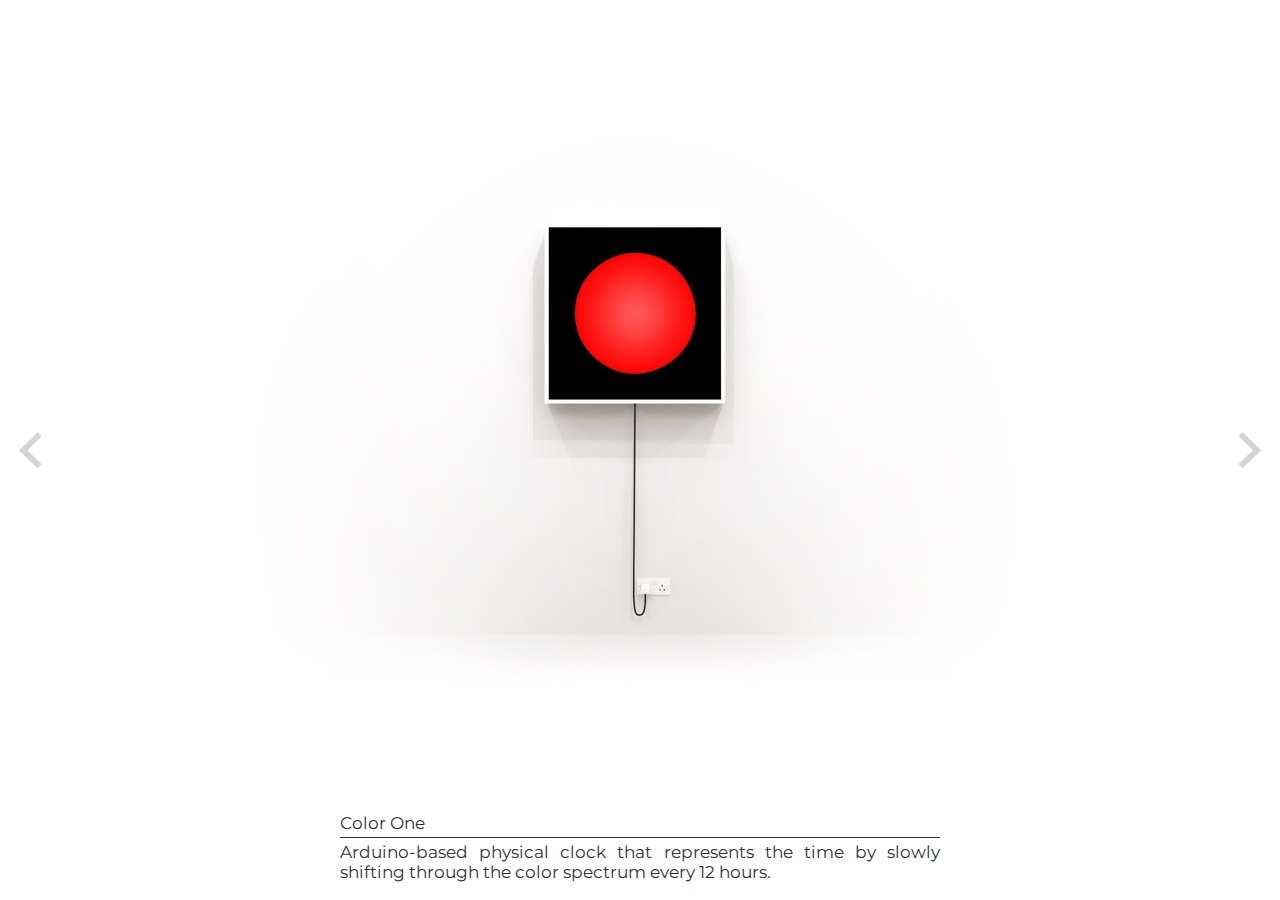
==== index.html @ 41d9c36e "Animation tweaked" ====
<!DOCTYPE html>
<html lang='en' dir='ltr'>
  <head>
    <meta charset='utf-8'>
    <link rel='shortcut icon' type='image/x-icon' href='./images/favicon.ico' />
    <title>colorOne</title>
    <link rel='stylesheet' href='css/style.css'>
    <link href='https://fonts.googleapis.com/css?family=Montserrat' rel='stylesheet'>
    <script src='http://ajax.googleapis.com/ajax/libs/jquery/3.3.1/jquery.min.js'></script>
    <script type='text/javascript' src='scripts/main.js'></script>
  </head>
  <body>
    <div class='leftCol'>
      <a href='index.html'>
        <img class='navArrow' src='./images/arrowGrey100.png' alt='navigate back button'>
      </a>
    </div>
    <div class='centerCol'>
      <section class='top'>
        <div class='center'>
          <img src='./images/colorOne-background.jpg'>
          <div class='colorFade'>
            <div><img src='./images/colorOne-00.png'></div>
            <div><img src='./images/colorOne-01.png'></div>
            <div><img src='./images/colorOne-02.png'></div>
            <div><img src='./images/colorOne-03.png'></div>
            <div><img src='./images/colorOne-04.png'></div>
            <div><img src='./images/colorOne-05.png'></div>
            <div><img src='./images/colorOne-06.png'></div>
            <div><img src='./images/colorOne-07.png'></div>
            <div><img src='./images/colorOne-08.png'></div>
            <div><img src='./images/colorOne-09.png'></div>
            <div><img src='./images/colorOne-10.png'></div>
            <div><img src='./images/colorOne-11.png'></div>
          </div>
          <div class='timeFade hidden'>
            <div><img src='./images/colorOne-00t.png'></div>
            <div><img src='./images/colorOne-01t.png'></div>
            <div><img src='./images/colorOne-02t.png'></div>
            <div><img src='./images/colorOne-03t.png'></div>
            <div><img src='./images/colorOne-04t.png'></div>
            <div><img src='./images/colorOne-05t.png'></div>
            <div><img src='./images/colorOne-06t.png'></div>
            <div><img src='./images/colorOne-07t.png'></div>
            <div><img src='./images/colorOne-08t.png'></div>
            <div><img src='./images/colorOne-09t.png'></div>
            <div><img src='./images/colorOne-10t.png'></div>
            <div><img src='./images/colorOne-11t.png'></div>
            <div><img src='./images/colorOne-12t.png'></div>
            <div><img src='./images/colorOne-13t.png'></div>
            <div><img src='./images/colorOne-14t.png'></div>
            <div><img src='./images/colorOne-15t.png'></div>
            <div><img src='./images/colorOne-16t.png'></div>
            <div><img src='./images/colorOne-17t.png'></div>
            <div><img src='./images/colorOne-18t.png'></div>
            <div><img src='./images/colorOne-19t.png'></div>
            <div><img src='./images/colorOne-20t.png'></div>
            <div><img src='./images/colorOne-21t.png'></div>
            <div><img src='./images/colorOne-22t.png'></div>
            <div><img src='./images/colorOne-23t.png'></div>
          </div>
        </div>
      </section>
      <section class='bottom'>
        <div class='description'>
          <div class='descriptionHeader'>Color One</div>
          <div class='descriptionText'>Arduino-based physical clock that represents the time by slowly shifting through the color spectrum every 12 hours.</div>
        </div>
      </section>
    </div>
    <div class='rightCol'>
      <a href='index.html'>
        <img class='navArrow' src='./images/arrowGrey100.png' alt='navigate back button'>
      </a>
    </div>
  </body>
</html>
---- css/style.css ----
.detailsBody {
  display: flex;
  flex-direction: column;
  justify-content: center;
  align-items: center; }

.detailsBottom {
  display: flex;
  flex-direction: column;
  justify-content: center;
  align-items: center; }

.top {
  border: 0px solid green; }

.explodeWrapper {
  width: 940px;
  height: 550px;
  border: 0px solid cyan;
  text-align: center;
  position: relative; }
  .explodeWrapper img {
    border: 0px solild red;
    position: absolute;
    top: 0;
    left: 0;
    width: 100%;
    height: 100%; }

.leftCol, .rightCol {
  width: 5vw;
  height: 100vh;
  border: 0px solid lime;
  display: flex;
  flex-direction: row;
  justify-content: center;
  align-items: center;
  border: 0px solid magenta; }

.leftCol a {
  -ms-transform: rotate(-90deg);
  /* IE 9 */
  -webkit-transform: rotate(-90deg);
  /* Safari */
  transform: rotate(-90deg);
  /* Standard syntax */ }

.rightCol a {
  -ms-transform: rotate(90deg);
  /* IE 9 */
  -webkit-transform: rotate(90deg);
  /* Safari */
  transform: rotate(90deg);
  /* Standard syntax */ }

.navArrow {
  height: 2.5vh;
  border: 0px solid cyan;
  opacity: 0.95;
  transition-timing-function: ease-in;
  -webkit-transition: opacity 2s;
  /* For Safari 3.1 to 6.0 */
  transition: opacity 2s; }
  .navArrow:hover {
    opacity: 0.4;
    transition-timing-function: ease-out;
    -webkit-transition: opacity .2s;
    /* For Safari 3.1 to 6.0 */
    transition: opacity .2s; }

* {
  margin: 0px;
  padding: 0px;
  box-sizing: border-box;
  user-select: none;
  font-family: 'Montserrat', sans-serif; }

body {
  height: 100vh;
  width: 100vw;
  border: 0px solid blue;
  background-color: white;
  overflow: hidden;
  display: flex;
  flex-direction: row;
  justify-content: center;
  align-items: center; }

.centerCol {
  width: 90vw;
  height: 100vh;
  display: flex;
  flex-direction: column;
  justify-content: center;
  align-items: center;
  border: 0px solid lime; }

.top {
  width: 90vw;
  height: 100%;
  display: flex;
  flex-direction: column;
  justify-content: center;
  align-items: center;
  border: 0px solid red; }

.center {
  width: 940px;
  height: 550px;
  border: 0px solid cyan;
  text-align: center;
  position: relative; }
  .center img {
    position: absolute;
    top: 0;
    left: 0;
    width: 100%;
    height: 100%;
    cursor: pointer; }
  .center .hidden {
    display: none; }

.bottom {
  padding-bottom: 2vh;
  max-width: 600px;
  display: flex;
  flex-direction: column;
  justify-content: center;
  align-items: center;
  border: 0px solid green;
  color: #333;
  font-family: 'Montserrat', monospace; }
  .bottom .description {
    border: 0px solid pink;
    font-size: 17px;
    text-align: justify; }
    .bottom .description .descriptionHeader {
      border: 0px solid pink;
      border-bottom: 1px solid #333;
      padding-bottom: .25em; }
    .bottom .description .descriptionText {
      padding-top: .25em;
      border: 0px solid pink; }

.text {
  width: 50vw;
  border: 0px solid pink;
  font-size: 17px;
  text-align: justify; }

/*# sourceMappingURL=style.css.map */
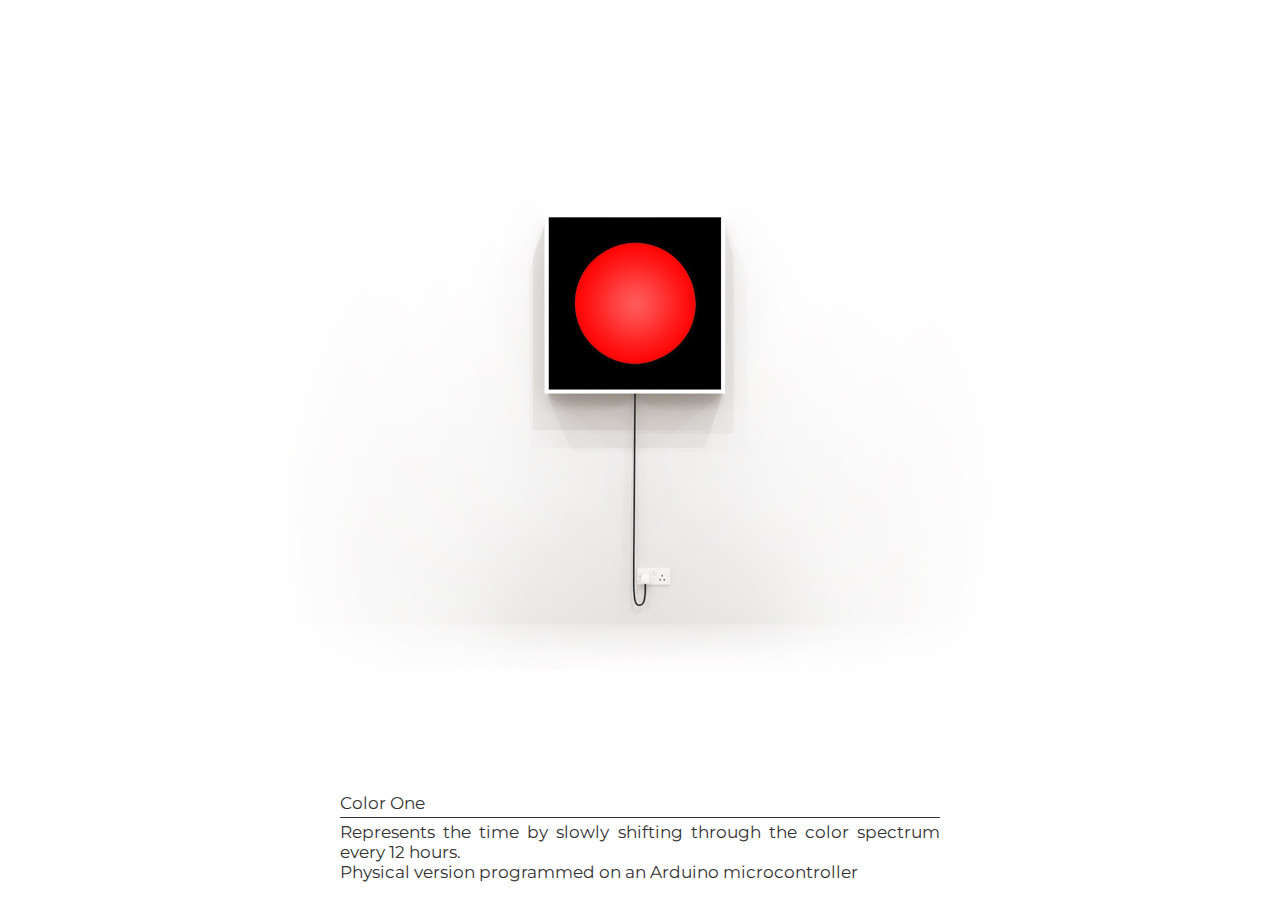
==== commit b7db8627: "tweaks" ====
--- a/index.html
+++ b/index.html
@@ -11,9 +11,9 @@
   </head>
   <body>
     <div class='leftCol'>
-      <a href='index.html'>
+      <!-- <a href='index.html'>
         <img class='navArrow' src='./images/arrowGrey100.png' alt='navigate back button'>
-      </a>
+      </a> -->
     </div>
     <div class='centerCol'>
       <section class='top'>
@@ -64,14 +64,14 @@
       <section class='bottom'>
         <div class='description'>
           <div class='descriptionHeader'>Color One</div>
-          <div class='descriptionText'>Arduino-based physical clock that represents the time by slowly shifting through the color spectrum every 12 hours.</div>
+          <div class='descriptionText'>Represents the time by slowly shifting through the color spectrum every 12 hours.<p>Physical version programmed on an Arduino microcontroller</p></div>
         </div>
       </section>
     </div>
     <div class='rightCol'>
-      <a href='index.html'>
+      <!-- <a href='index.html'>
         <img class='navArrow' src='./images/arrowGrey100.png' alt='navigate back button'>
-      </a>
+      </a> -->
     </div>
   </body>
 </html>
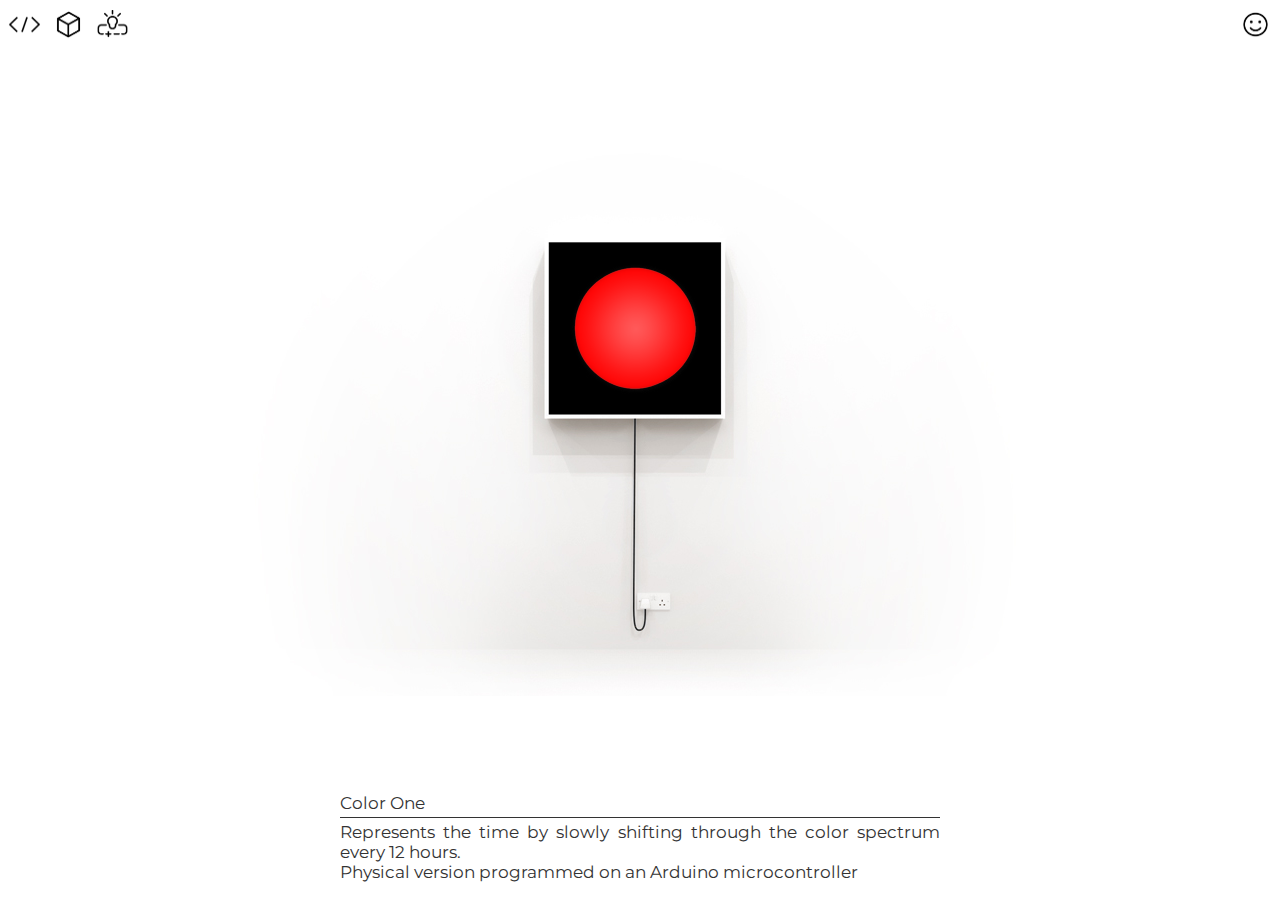
==== commit 43943c51: "Nav added" ====
--- a/index.html
+++ b/index.html
@@ -3,75 +3,85 @@
   <head>
     <meta charset='utf-8'>
     <link rel='shortcut icon' type='image/x-icon' href='./images/favicon.ico' />
-    <title>colorOne</title>
+    <title>orjon.com : Color One</title>
     <link rel='stylesheet' href='css/style.css'>
     <link href='https://fonts.googleapis.com/css?family=Montserrat' rel='stylesheet'>
     <script src='http://ajax.googleapis.com/ajax/libs/jquery/3.3.1/jquery.min.js'></script>
     <script type='text/javascript' src='scripts/main.js'></script>
   </head>
   <body>
-    <div class='leftCol'>
-      <!-- <a href='index.html'>
-        <img class='navArrow' src='./images/arrowGrey100.png' alt='navigate back button'>
-      </a> -->
+    <div id='screenContainer'>
+      <nav>
+        <div class='leftSide'>
+          <a href='../code.html'><img class='navIcon code' src='./images/nav/navCode.png'></a>
+          <a href='../design.html'><img class='navIcon design' src='./images/nav/navDesign.png'></a>
+          <a href='../electronics.html'><img class='navIcon electronics' src='./images/nav/navElectronics.png'></a>
+        </div>
+        <div class='rightSide'>
+          <a href='../orjon.html'><img class='navIcon face' src='./images/nav/navFace.png'></a>
+        </div>
+        <div class='navText'></div>
+      </nav>
+
+      <div id='content'>
+        <section class='top'>
+          <div class='center'>
+            <img src='./images/colorOne-background.jpg'>
+            <div class='colorFade'>
+              <div><img src='./images/colorOne-00.png'></div>
+              <div><img src='./images/colorOne-01.png'></div>
+              <div><img src='./images/colorOne-02.png'></div>
+              <div><img src='./images/colorOne-03.png'></div>
+              <div><img src='./images/colorOne-04.png'></div>
+              <div><img src='./images/colorOne-05.png'></div>
+              <div><img src='./images/colorOne-06.png'></div>
+              <div><img src='./images/colorOne-07.png'></div>
+              <div><img src='./images/colorOne-08.png'></div>
+              <div><img src='./images/colorOne-09.png'></div>
+              <div><img src='./images/colorOne-10.png'></div>
+              <div><img src='./images/colorOne-11.png'></div>
+            </div>
+            <div class='timeFade hidden'>
+              <div><img src='./images/colorOne-00t.png'></div>
+              <div><img src='./images/colorOne-01t.png'></div>
+              <div><img src='./images/colorOne-02t.png'></div>
+              <div><img src='./images/colorOne-03t.png'></div>
+              <div><img src='./images/colorOne-04t.png'></div>
+              <div><img src='./images/colorOne-05t.png'></div>
+              <div><img src='./images/colorOne-06t.png'></div>
+              <div><img src='./images/colorOne-07t.png'></div>
+              <div><img src='./images/colorOne-08t.png'></div>
+              <div><img src='./images/colorOne-09t.png'></div>
+              <div><img src='./images/colorOne-10t.png'></div>
+              <div><img src='./images/colorOne-11t.png'></div>
+              <div><img src='./images/colorOne-12t.png'></div>
+              <div><img src='./images/colorOne-13t.png'></div>
+              <div><img src='./images/colorOne-14t.png'></div>
+              <div><img src='./images/colorOne-15t.png'></div>
+              <div><img src='./images/colorOne-16t.png'></div>
+              <div><img src='./images/colorOne-17t.png'></div>
+              <div><img src='./images/colorOne-18t.png'></div>
+              <div><img src='./images/colorOne-19t.png'></div>
+              <div><img src='./images/colorOne-20t.png'></div>
+              <div><img src='./images/colorOne-21t.png'></div>
+              <div><img src='./images/colorOne-22t.png'></div>
+              <div><img src='./images/colorOne-23t.png'></div>
+            </div>
+          </div>
+        </section>
+        <section class='bottom'>
+          <div class='description'>
+            <div class='descriptionHeader'>Color One</div>
+            <div class='descriptionText'>Represents the time by slowly shifting through the color spectrum every 12 hours.<p>Physical version programmed on an Arduino microcontroller</p></div>
+          </div>
+        </section>
+      </div>
     </div>
-    <div class='centerCol'>
-      <section class='top'>
-        <div class='center'>
-          <img src='./images/colorOne-background.jpg'>
-          <div class='colorFade'>
-            <div><img src='./images/colorOne-00.png'></div>
-            <div><img src='./images/colorOne-01.png'></div>
-            <div><img src='./images/colorOne-02.png'></div>
-            <div><img src='./images/colorOne-03.png'></div>
-            <div><img src='./images/colorOne-04.png'></div>
-            <div><img src='./images/colorOne-05.png'></div>
-            <div><img src='./images/colorOne-06.png'></div>
-            <div><img src='./images/colorOne-07.png'></div>
-            <div><img src='./images/colorOne-08.png'></div>
-            <div><img src='./images/colorOne-09.png'></div>
-            <div><img src='./images/colorOne-10.png'></div>
-            <div><img src='./images/colorOne-11.png'></div>
-          </div>
-          <div class='timeFade hidden'>
-            <div><img src='./images/colorOne-00t.png'></div>
-            <div><img src='./images/colorOne-01t.png'></div>
-            <div><img src='./images/colorOne-02t.png'></div>
-            <div><img src='./images/colorOne-03t.png'></div>
-            <div><img src='./images/colorOne-04t.png'></div>
-            <div><img src='./images/colorOne-05t.png'></div>
-            <div><img src='./images/colorOne-06t.png'></div>
-            <div><img src='./images/colorOne-07t.png'></div>
-            <div><img src='./images/colorOne-08t.png'></div>
-            <div><img src='./images/colorOne-09t.png'></div>
-            <div><img src='./images/colorOne-10t.png'></div>
-            <div><img src='./images/colorOne-11t.png'></div>
-            <div><img src='./images/colorOne-12t.png'></div>
-            <div><img src='./images/colorOne-13t.png'></div>
-            <div><img src='./images/colorOne-14t.png'></div>
-            <div><img src='./images/colorOne-15t.png'></div>
-            <div><img src='./images/colorOne-16t.png'></div>
-            <div><img src='./images/colorOne-17t.png'></div>
-            <div><img src='./images/colorOne-18t.png'></div>
-            <div><img src='./images/colorOne-19t.png'></div>
-            <div><img src='./images/colorOne-20t.png'></div>
-            <div><img src='./images/colorOne-21t.png'></div>
-            <div><img src='./images/colorOne-22t.png'></div>
-            <div><img src='./images/colorOne-23t.png'></div>
-          </div>
-        </div>
-      </section>
-      <section class='bottom'>
-        <div class='description'>
-          <div class='descriptionHeader'>Color One</div>
-          <div class='descriptionText'>Represents the time by slowly shifting through the color spectrum every 12 hours.<p>Physical version programmed on an Arduino microcontroller</p></div>
-        </div>
-      </section>
-    </div>
-    <div class='rightCol'>
-      <!-- <a href='index.html'>
-        <img class='navArrow' src='./images/arrowGrey100.png' alt='navigate back button'>
-      </a> -->
-    </div>
+
+    <!-- <div class='navArrows'>
+      <a href='./index.html'><img class='navArrow left' src='./images/nav/navArrowLeft.png'></a>
+      <a href='./index.html'><img class='navArrow right' src='./images/nav/navArrowRight.png'></a>
+    </div> -->
+
   </body>
 </html>
--- a/css/style.css
+++ b/css/style.css
@@ -27,46 +27,100 @@
     width: 100%;
     height: 100%; }
 
-.leftCol, .rightCol {
-  width: 5vw;
-  height: 100vh;
-  border: 0px solid lime;
+nav {
   display: flex;
   flex-direction: row;
-  justify-content: center;
-  align-items: center;
-  border: 0px solid magenta; }
-
-.leftCol a {
-  -ms-transform: rotate(-90deg);
-  /* IE 9 */
-  -webkit-transform: rotate(-90deg);
-  /* Safari */
-  transform: rotate(-90deg);
-  /* Standard syntax */ }
-
-.rightCol a {
-  -ms-transform: rotate(90deg);
-  /* IE 9 */
-  -webkit-transform: rotate(90deg);
-  /* Safari */
-  transform: rotate(90deg);
-  /* Standard syntax */ }
-
-.navArrow {
-  height: 2.5vh;
+  justify-content: space-between;
+  width: 100%;
+  padding-top: 5px;
+  padding-bottom: 5px;
+  padding-left: 5px;
+  padding-right: 5px;
+  font-size: var(--fontSizeHello);
+  color: black;
+  background-color: white; }
+  nav a {
+    display: flex;
+    flex-direction: column;
+    justify-content: center;
+    align-items: center;
+    border: 0px solid red;
+    width: 35px;
+    height: 29px; }
+  @media (pointer: fine) {
+    nav a {
+      width: 39px;
+      height: 39px;
+      border-radius: 50%;
+      border: 2px solid rgba(0, 0, 0, 0); }
+      nav a:hover {
+        background-color: black;
+        border: 2px solid black; }
+        nav a:hover img {
+          filter: invert(1); } }
+  nav .leftSide {
+    display: flex;
+    flex-direction: row;
+    justify-content: flex-start;
+    width: 100%;
+    border: 0px solid black; }
+    nav .leftSide a {
+      margin-right: 5px; }
+  nav .rightSide {
+    display: flex;
+    flex-direction: row;
+    justify-content: flex-end;
+    border: 0px solid black; }
+  nav .navIcon {
+    width: 35px;
+    height: 29px;
+    border: 0px solid orange; }
+  nav #hello {
+    position: fixed;
+    transform: translate(-50%, -50%);
+    top: 50%;
+    left: 50%;
+    color: #EEE;
+    text-shadow: 00px 0px 4px  white; }
+  nav .navText {
+    position: absolute;
+    top: 50%;
+    left: 50%;
+    transform: translate(-50%, -50%);
+    border: 0px solid magenta; }
+  nav .hidden {
+    display: none; }
+
+@media (pointer: fine) {
+  nav {
+    padding-top: 5px;
+    padding-bottom: 5px;
+    padding-left: 5px;
+    padding-right: 5px; } }
+.navArrows .navArrow {
+  height: 5vh;
   border: 0px solid cyan;
   opacity: 0.95;
   transition-timing-function: ease-in;
   -webkit-transition: opacity 2s;
   /* For Safari 3.1 to 6.0 */
   transition: opacity 2s; }
-  .navArrow:hover {
+  .navArrows .navArrow:hover {
     opacity: 0.4;
     transition-timing-function: ease-out;
     -webkit-transition: opacity .2s;
     /* For Safari 3.1 to 6.0 */
     transition: opacity .2s; }
+.navArrows .left {
+  position: fixed;
+  top: 50%;
+  left: 50px;
+  transform: translate(0%, -50%); }
+.navArrows .right {
+  position: fixed;
+  top: 50%;
+  right: 50px;
+  transform: translate(0%, -50%); }
 
 * {
   margin: 0px;
@@ -78,7 +132,6 @@
 body {
   height: 100vh;
   width: 100vw;
-  border: 0px solid blue;
   background-color: white;
   overflow: hidden;
   display: flex;
@@ -86,14 +139,23 @@
   justify-content: center;
   align-items: center; }
 
-.centerCol {
-  width: 90vw;
-  height: 100vh;
-  display: flex;
-  flex-direction: column;
-  justify-content: center;
-  align-items: center;
-  border: 0px solid lime; }
+#screenContainer {
+  width: 100%;
+  height: 100%;
+  display: flex;
+  flex-direction: column;
+  justify-content: center;
+  align-items: center; }
+  #screenContainer nav {
+    border: 0px solid blue; }
+  #screenContainer #content {
+    width: 100%;
+    height: 100%;
+    display: flex;
+    flex-direction: column;
+    justify-content: center;
+    align-items: center;
+    border: 0px solid blue; }
 
 .top {
   width: 90vw;
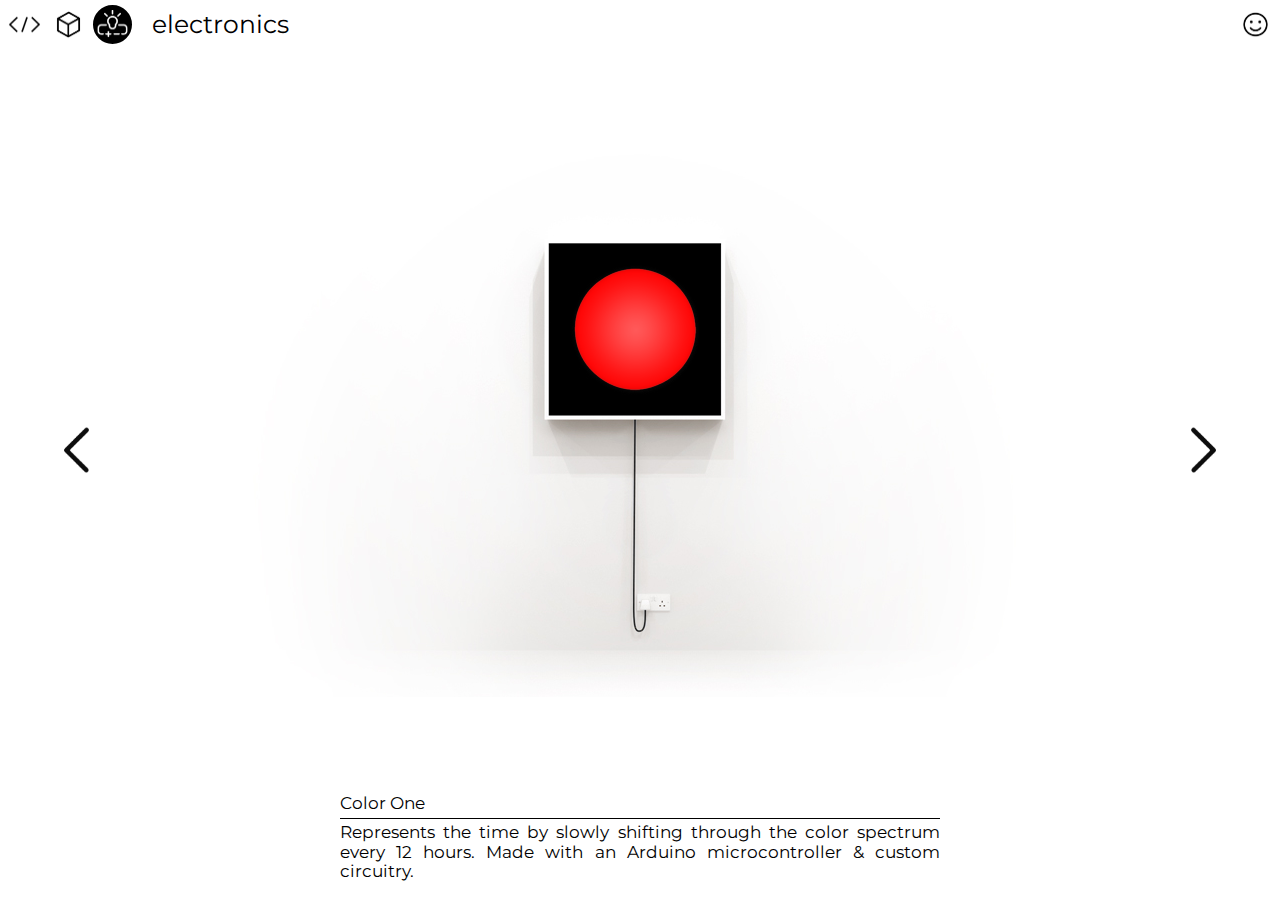
==== commit 02740772: "navRebuild" ====
--- a/index.html
+++ b/index.html
@@ -4,6 +4,7 @@
     <meta charset='utf-8'>
     <link rel='shortcut icon' type='image/x-icon' href='./images/favicon.ico' />
     <title>orjon.com : Color One</title>
+    <link rel="stylesheet" href="css/normalize.css">
     <link rel='stylesheet' href='css/style.css'>
     <link href='https://fonts.googleapis.com/css?family=Montserrat' rel='stylesheet'>
     <script src='http://ajax.googleapis.com/ajax/libs/jquery/3.3.1/jquery.min.js'></script>
@@ -15,12 +16,12 @@
         <div class='leftSide'>
           <a href='../code.html'><img class='navIcon code' src='./images/nav/navCode.png'></a>
           <a href='../design.html'><img class='navIcon design' src='./images/nav/navDesign.png'></a>
-          <a href='../electronics.html'><img class='navIcon electronics' src='./images/nav/navElectronics.png'></a>
+          <a href='../electronics.html' class='current'><img class='navIcon electronics' src='./images/nav/navElectronics.png'></a>
+          <div class='navText'>electronics</div>
         </div>
         <div class='rightSide'>
           <a href='../orjon.html'><img class='navIcon face' src='./images/nav/navFace.png'></a>
         </div>
-        <div class='navText'></div>
       </nav>
 
       <div id='content'>
@@ -72,16 +73,16 @@
         <section class='bottom'>
           <div class='description'>
             <div class='descriptionHeader'>Color One</div>
-            <div class='descriptionText'>Represents the time by slowly shifting through the color spectrum every 12 hours.<p>Physical version programmed on an Arduino microcontroller</p></div>
+            <div class='descriptionText'>Represents the time by slowly shifting through the color spectrum every 12 hours. Made with an Arduino microcontroller & custom circuitry.</div>
           </div>
         </section>
       </div>
     </div>
 
-    <!-- <div class='navArrows'>
-      <a href='./index.html'><img class='navArrow left' src='./images/nav/navArrowLeft.png'></a>
-      <a href='./index.html'><img class='navArrow right' src='./images/nav/navArrowRight.png'></a>
-    </div> -->
+    <div class='navArrows'>
+      <a href='http://www.orjon.com/colortwo/index.html'><img class='navArrow left' src='./images/nav/navArrowLeft.png'></a>
+      <a href='http://www.orjon.com/timeframe/index.html'><img class='navArrow right' src='./images/nav/navArrowRight.png'></a>
+    </div>
 
   </body>
 </html>
--- a/css/style.css
+++ b/css/style.css
@@ -45,8 +45,39 @@
     justify-content: center;
     align-items: center;
     border: 0px solid red;
-    width: 35px;
-    height: 29px; }
+    width: 29px;
+    height: 29px;
+    border-radius: 50%; }
+  nav .current {
+    background-color: black;
+    border: 2px solid black; }
+    nav .current img {
+      filter: invert(1); }
+  nav .leftSide {
+    display: flex;
+    flex-direction: row;
+    justify-content: flex-start;
+    align-items: center;
+    width: 100%;
+    border: 0px solid black; }
+    nav .leftSide a {
+      margin-right: 5px; }
+  nav .rightSide {
+    display: flex;
+    flex-direction: row;
+    justify-content: flex-end;
+    border: 0px solid black; }
+  nav .navIcon {
+    width: 28px;
+    height: 23px;
+    border: 0px solid orange; }
+  nav .navText {
+    padding-left: 5px;
+    vertical-align: center;
+    font-size: 17px;
+    border: 0px solid magenta; }
+  nav .hidden {
+    display: none; }
   @media (pointer: fine) {
     nav a {
       width: 39px;
@@ -57,46 +88,15 @@
         background-color: black;
         border: 2px solid black; }
         nav a:hover img {
-          filter: invert(1); } }
-  nav .leftSide {
-    display: flex;
-    flex-direction: row;
-    justify-content: flex-start;
-    width: 100%;
-    border: 0px solid black; }
-    nav .leftSide a {
-      margin-right: 5px; }
-  nav .rightSide {
-    display: flex;
-    flex-direction: row;
-    justify-content: flex-end;
-    border: 0px solid black; }
-  nav .navIcon {
-    width: 35px;
-    height: 29px;
-    border: 0px solid orange; }
-  nav #hello {
-    position: fixed;
-    transform: translate(-50%, -50%);
-    top: 50%;
-    left: 50%;
-    color: #EEE;
-    text-shadow: 00px 0px 4px  white; }
-  nav .navText {
-    position: absolute;
-    top: 50%;
-    left: 50%;
-    transform: translate(-50%, -50%);
-    border: 0px solid magenta; }
-  nav .hidden {
-    display: none; }
-
-@media (pointer: fine) {
-  nav {
-    padding-top: 5px;
-    padding-bottom: 5px;
-    padding-left: 5px;
-    padding-right: 5px; } }
+          filter: invert(1); }
+    nav .navIcon {
+      width: 35px;
+      height: 29px;
+      border: 0px solid orange; }
+    nav .navText {
+      padding-left: 15px;
+      font-size: 25px; } }
+
 .navArrows .navArrow {
   height: 5vh;
   border: 0px solid cyan;
@@ -114,14 +114,17 @@
 .navArrows .left {
   position: fixed;
   top: 50%;
-  left: 50px;
+  left: 5%;
   transform: translate(0%, -50%); }
 .navArrows .right {
   position: fixed;
   top: 50%;
-  right: 50px;
+  right: 5%;
   transform: translate(0%, -50%); }
 
+@media (min-width: 1200px) {
+  .navArrow {
+    display: block; } }
 * {
   margin: 0px;
   padding: 0px;
@@ -190,7 +193,7 @@
   justify-content: center;
   align-items: center;
   border: 0px solid green;
-  color: #333;
+  color: black;
   font-family: 'Montserrat', monospace; }
   .bottom .description {
     border: 0px solid pink;
@@ -198,7 +201,7 @@
     text-align: justify; }
     .bottom .description .descriptionHeader {
       border: 0px solid pink;
-      border-bottom: 1px solid #333;
+      border-bottom: 1px solid black;
       padding-bottom: .25em; }
     .bottom .description .descriptionText {
       padding-top: .25em;
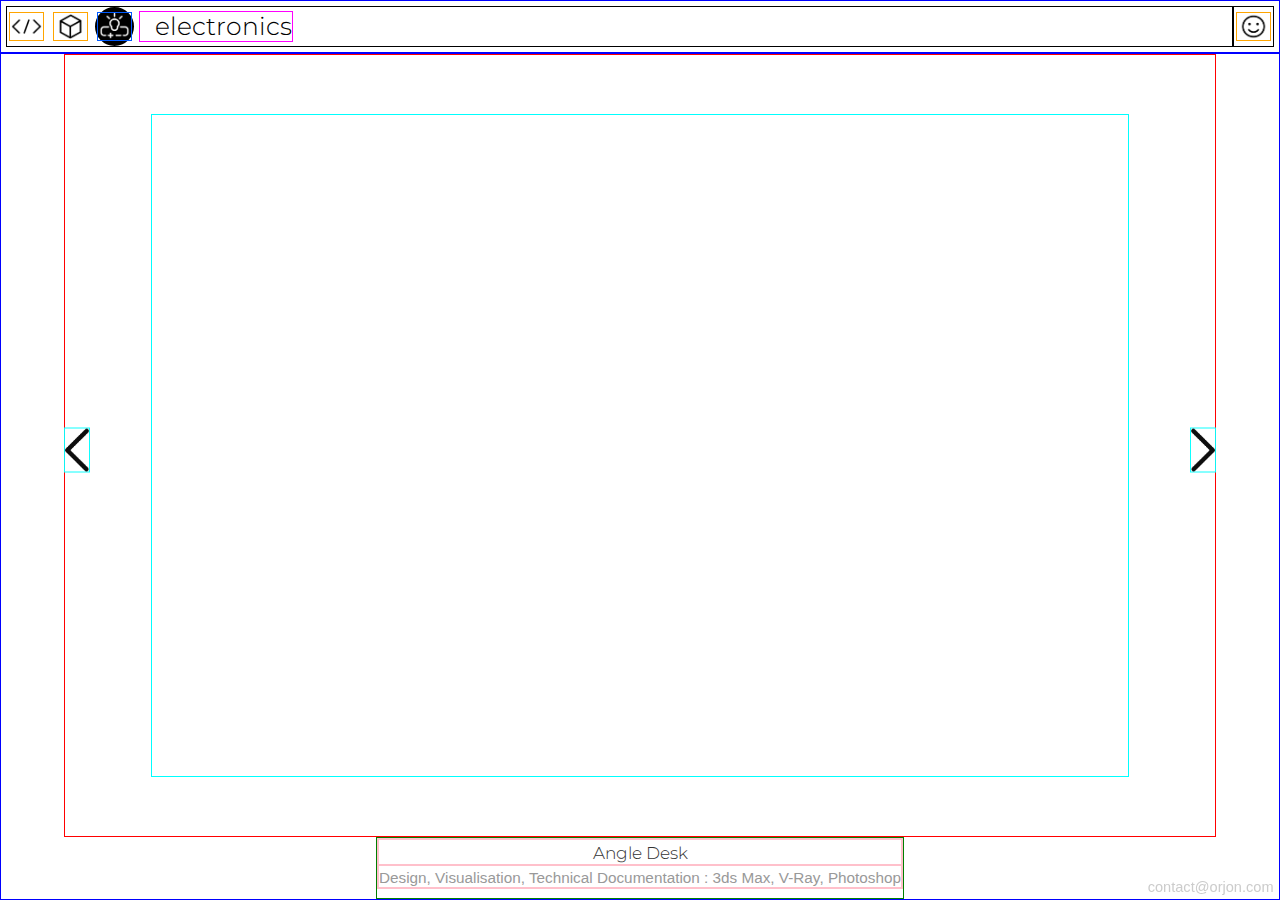
==== commit e61f448d: "Blank responsive page" ====
--- a/index.html
+++ b/index.html
@@ -2,87 +2,54 @@
 <html lang='en' dir='ltr'>
   <head>
     <meta charset='utf-8'>
+    <meta content="width=device-width, initial-scale=1" name="viewport" />
+    <script src="https://cdnjs.cloudflare.com/ajax/libs/jquery/3.1.1/jquery.min.js" charset="utf-8"></script>
+    <script type='text/javascript' src='scripts/main.js'></script>
+    <title>orjon.com</title>
     <link rel='shortcut icon' type='image/x-icon' href='./images/favicon.ico' />
-    <title>orjon.com : Color One</title>
     <link rel="stylesheet" href="css/normalize.css">
-    <link rel='stylesheet' href='css/style.css'>
     <link href='https://fonts.googleapis.com/css?family=Montserrat' rel='stylesheet'>
-    <script src='http://ajax.googleapis.com/ajax/libs/jquery/3.3.1/jquery.min.js'></script>
-    <script type='text/javascript' src='scripts/main.js'></script>
+    <link rel='stylesheet' href='./css/style.css'>
   </head>
   <body>
     <div id='screenContainer'>
       <nav>
         <div class='leftSide'>
-          <a href='../code.html'><img class='navIcon code' src='./images/nav/navCode.png'></a>
-          <a href='../design.html'><img class='navIcon design' src='./images/nav/navDesign.png'></a>
-          <a href='../electronics.html' class='current'><img class='navIcon electronics' src='./images/nav/navElectronics.png'></a>
+          <a href='./code.html'><img class='navIcon code' src='./images/nav/navCode.png'></a>
+          <a href='./design.html'><img class='navIcon design' src='./images/nav/navDesign.png'></a>
+          <a href='./electronics.html' class='current'><img class='navIcon electronics' src='./images/nav/navElectronics.png'></a>
           <div class='navText'>electronics</div>
         </div>
         <div class='rightSide'>
-          <a href='../orjon.html'><img class='navIcon face' src='./images/nav/navFace.png'></a>
+          <a href='./orjon.html'><img class='navIcon face' src='./images/nav/navFace.png'></a>
         </div>
       </nav>
 
       <div id='content'>
         <section class='top'>
-          <div class='center'>
-            <img src='./images/colorOne-background.jpg'>
-            <div class='colorFade'>
-              <div><img src='./images/colorOne-00.png'></div>
-              <div><img src='./images/colorOne-01.png'></div>
-              <div><img src='./images/colorOne-02.png'></div>
-              <div><img src='./images/colorOne-03.png'></div>
-              <div><img src='./images/colorOne-04.png'></div>
-              <div><img src='./images/colorOne-05.png'></div>
-              <div><img src='./images/colorOne-06.png'></div>
-              <div><img src='./images/colorOne-07.png'></div>
-              <div><img src='./images/colorOne-08.png'></div>
-              <div><img src='./images/colorOne-09.png'></div>
-              <div><img src='./images/colorOne-10.png'></div>
-              <div><img src='./images/colorOne-11.png'></div>
-            </div>
-            <div class='timeFade hidden'>
-              <div><img src='./images/colorOne-00t.png'></div>
-              <div><img src='./images/colorOne-01t.png'></div>
-              <div><img src='./images/colorOne-02t.png'></div>
-              <div><img src='./images/colorOne-03t.png'></div>
-              <div><img src='./images/colorOne-04t.png'></div>
-              <div><img src='./images/colorOne-05t.png'></div>
-              <div><img src='./images/colorOne-06t.png'></div>
-              <div><img src='./images/colorOne-07t.png'></div>
-              <div><img src='./images/colorOne-08t.png'></div>
-              <div><img src='./images/colorOne-09t.png'></div>
-              <div><img src='./images/colorOne-10t.png'></div>
-              <div><img src='./images/colorOne-11t.png'></div>
-              <div><img src='./images/colorOne-12t.png'></div>
-              <div><img src='./images/colorOne-13t.png'></div>
-              <div><img src='./images/colorOne-14t.png'></div>
-              <div><img src='./images/colorOne-15t.png'></div>
-              <div><img src='./images/colorOne-16t.png'></div>
-              <div><img src='./images/colorOne-17t.png'></div>
-              <div><img src='./images/colorOne-18t.png'></div>
-              <div><img src='./images/colorOne-19t.png'></div>
-              <div><img src='./images/colorOne-20t.png'></div>
-              <div><img src='./images/colorOne-21t.png'></div>
-              <div><img src='./images/colorOne-22t.png'></div>
-              <div><img src='./images/colorOne-23t.png'></div>
-            </div>
+          <div id="designImage" class='container'>
           </div>
         </section>
+
         <section class='bottom'>
           <div class='description'>
-            <div class='descriptionHeader'>Color One</div>
-            <div class='descriptionText'>Represents the time by slowly shifting through the color spectrum every 12 hours. Made with an Arduino microcontroller & custom circuitry.</div>
+            <div class='descriptionText'>Angle Desk</div>
+            <div class='descriptionTech'>Design, Visualisation, Technical Documentation : 3ds Max, V-Ray, Photoshop</div>
           </div>
         </section>
       </div>
     </div>
 
     <div class='navArrows'>
-      <a href='http://www.orjon.com/colortwo/index.html'><img class='navArrow left' src='./images/nav/navArrowLeft.png'></a>
-      <a href='http://www.orjon.com/timeframe/index.html'><img class='navArrow right' src='./images/nav/navArrowRight.png'></a>
+      <img class='navArrow left' src='./images/nav/navArrowLeft.png'>
+      <img class='navArrow right' src='./images/nav/navArrowRight.png'>
     </div>
+
+    <footer>
+      <div id='displayContact' class='text'>
+        <a href='mailto:contact@orjon.com'>contact@orjon.com</a>
+      </div>
+    </footer>
 
   </body>
 </html>
--- a/css/style.css
+++ b/css/style.css
@@ -1,3 +1,44 @@
+:root {
+  --oSize: 70vh;
+  --navSize: 100vh;
+  --fontSizeHello: 4vh; }
+
+.width10 {
+  width: 10%; }
+
+.width13 {
+  width: 13%; }
+
+.width15 {
+  width: 15%; }
+
+.width20 {
+  width: 20%; }
+
+.width25 {
+  width: 25%; }
+
+.width30 {
+  width: 30%; }
+
+.width40 {
+  width: 40%; }
+
+.width50 {
+  width: 50%; }
+
+.width65 {
+  width: 65%; }
+
+.width75 {
+  width: 75%; }
+
+.width90 {
+  width: 90%; }
+
+.width100 {
+  width: 100%; }
+
 .detailsBody {
   display: flex;
   flex-direction: column;
@@ -11,16 +52,16 @@
   align-items: center; }
 
 .top {
-  border: 0px solid green; }
+  border: 1px solid green; }
 
 .explodeWrapper {
   width: 940px;
   height: 550px;
-  border: 0px solid cyan;
+  border: 1px solid cyan;
   text-align: center;
   position: relative; }
   .explodeWrapper img {
-    border: 0px solild red;
+    border: 1px solild red;
     position: absolute;
     top: 0;
     left: 0;
@@ -44,7 +85,7 @@
     flex-direction: column;
     justify-content: center;
     align-items: center;
-    border: 0px solid red;
+    border: 1px solid red;
     width: 29px;
     height: 29px;
     border-radius: 50%; }
@@ -59,23 +100,23 @@
     justify-content: flex-start;
     align-items: center;
     width: 100%;
-    border: 0px solid black; }
+    border: 1px solid black; }
     nav .leftSide a {
       margin-right: 5px; }
   nav .rightSide {
     display: flex;
     flex-direction: row;
     justify-content: flex-end;
-    border: 0px solid black; }
+    border: 1px solid black; }
   nav .navIcon {
     width: 28px;
     height: 23px;
-    border: 0px solid orange; }
+    border: 1px solid orange; }
   nav .navText {
     padding-left: 5px;
     vertical-align: center;
     font-size: 17px;
-    border: 0px solid magenta; }
+    border: 1px solid magenta; }
   nav .hidden {
     display: none; }
   @media (pointer: fine) {
@@ -92,14 +133,14 @@
     nav .navIcon {
       width: 35px;
       height: 29px;
-      border: 0px solid orange; }
+      border: 1px solid orange; }
     nav .navText {
       padding-left: 15px;
       font-size: 25px; } }
 
 .navArrows .navArrow {
   height: 5vh;
-  border: 0px solid cyan;
+  border: 1px solid cyan;
   opacity: 0.95;
   transition-timing-function: ease-in;
   -webkit-transition: opacity 2s;
@@ -125,22 +166,85 @@
 @media (min-width: 1200px) {
   .navArrow {
     display: block; } }
+footer #displayVersion {
+  color: #999;
+  position: fixed;
+  bottom: 0.5%;
+  left: 0.5%;
+  font-family: sans-serif;
+  font-size: 1.6222222222vh; }
+footer #displayVersion a {
+  text-decoration: none;
+  color: #ccc;
+  font-family: sans-serif; }
+footer #displayContact a {
+  text-decoration: none;
+  color: #ccc;
+  position: fixed;
+  bottom: 0.5%;
+  right: 0.5%;
+  font-family: sans-serif;
+  font-size: 1.6222222222vh; }
+
+.top {
+  width: 100%;
+  height: 100%;
+  display: flex;
+  flex-direction: column;
+  justify-content: center;
+  align-items: center;
+  border: 1px solid red; }
+
+.container {
+  width: 85%;
+  max-width: 1750px;
+  height: 85%;
+  background-image: url("../images/design/nouTable.jpg");
+  background-size: contain;
+  background-repeat: no-repeat;
+  background-position: 50% 50%;
+  border: 1px solid cyan; }
+
+.bottom {
+  padding-bottom: 1vh;
+  max-width: 85%;
+  display: flex;
+  flex-direction: column;
+  justify-content: center;
+  align-items: center;
+  border: 1px solid green;
+  color: #333;
+  font-family: 'Montserrat', monospace; }
+  .bottom .description {
+    border: 1px solid pink;
+    font-size: 17px;
+    text-align: center; }
+    .bottom .description .descriptionText {
+      font-size: 1em;
+      padding-top: .25em;
+      border: 1px solid pink; }
+    .bottom .description .descriptionTech {
+      font-family: sans-serif;
+      font-size: 0.9em;
+      padding-top: .25em;
+      color: #999;
+      border: 1px solid pink; }
+
 * {
-  margin: 0px;
-  padding: 0px;
   box-sizing: border-box;
   user-select: none;
-  font-family: 'Montserrat', sans-serif; }
+  font-family: 'Montserrat', sans-serif;
+  margin: 0;
+  padding: 0;
+  scroll-behavior: smooth; }
 
 body {
+  width: 100vw;
   height: 100vh;
-  width: 100vw;
+  color: black;
   background-color: white;
-  overflow: hidden;
-  display: flex;
-  flex-direction: row;
-  justify-content: center;
-  align-items: center; }
+  font-weight: 300;
+  background-color: white; }
 
 #screenContainer {
   width: 100%;
@@ -150,7 +254,7 @@
   justify-content: center;
   align-items: center; }
   #screenContainer nav {
-    border: 0px solid blue; }
+    border: 1px solid blue; }
   #screenContainer #content {
     width: 100%;
     height: 100%;
@@ -158,7 +262,10 @@
     flex-direction: column;
     justify-content: center;
     align-items: center;
-    border: 0px solid blue; }
+    border: 1px solid blue; }
+
+body::-webkit-scrollbar {
+  width: 0 !important; }
 
 .top {
   width: 90vw;
@@ -167,12 +274,12 @@
   flex-direction: column;
   justify-content: center;
   align-items: center;
-  border: 0px solid red; }
+  border: 1px solid red; }
 
 .center {
   width: 940px;
   height: 550px;
-  border: 0px solid cyan;
+  border: 1px solid cyan;
   text-align: center;
   position: relative; }
   .center img {
@@ -185,32 +292,4 @@
   .center .hidden {
     display: none; }
 
-.bottom {
-  padding-bottom: 2vh;
-  max-width: 600px;
-  display: flex;
-  flex-direction: column;
-  justify-content: center;
-  align-items: center;
-  border: 0px solid green;
-  color: black;
-  font-family: 'Montserrat', monospace; }
-  .bottom .description {
-    border: 0px solid pink;
-    font-size: 17px;
-    text-align: justify; }
-    .bottom .description .descriptionHeader {
-      border: 0px solid pink;
-      border-bottom: 1px solid black;
-      padding-bottom: .25em; }
-    .bottom .description .descriptionText {
-      padding-top: .25em;
-      border: 0px solid pink; }
-
-.text {
-  width: 50vw;
-  border: 0px solid pink;
-  font-size: 17px;
-  text-align: justify; }
-
 /*# sourceMappingURL=style.css.map */
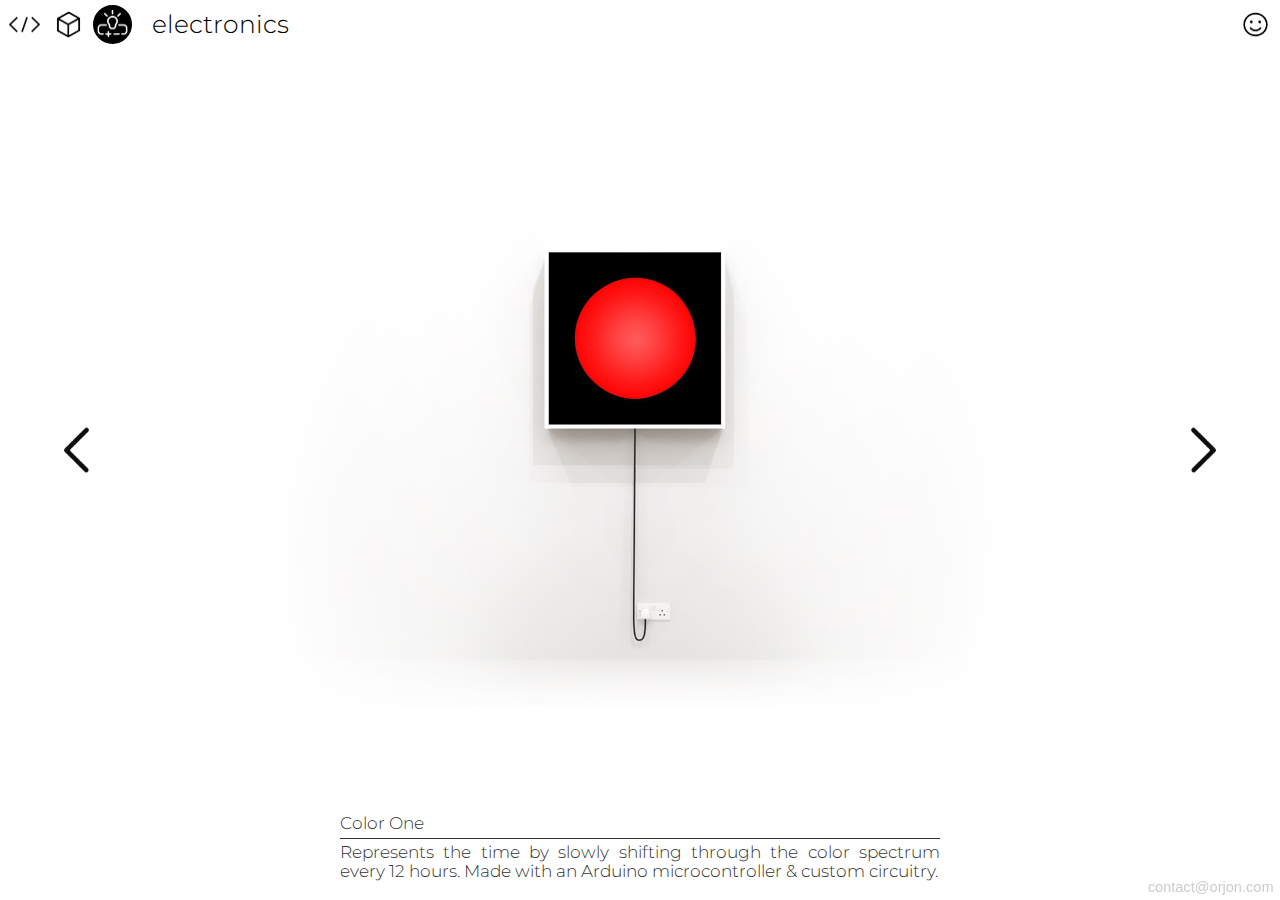
==== commit afc047b9: "ClockOne added" ====
--- a/index.html
+++ b/index.html
@@ -27,22 +27,71 @@
 
       <div id='content'>
         <section class='top'>
-          <div id="designImage" class='container'>
+          <div id="stretchBox" class='container'>
+            <div class='center'>
+              <img src='./images/colorOne-background.jpg'>
+              <div class='colorFade'>
+                <div><img src='./images/colorOne-00.png'></div>
+                <div><img src='./images/colorOne-01.png'></div>
+                <div><img src='./images/colorOne-02.png'></div>
+                <div><img src='./images/colorOne-03.png'></div>
+                <div><img src='./images/colorOne-04.png'></div>
+                <div><img src='./images/colorOne-05.png'></div>
+                <div><img src='./images/colorOne-06.png'></div>
+                <div><img src='./images/colorOne-07.png'></div>
+                <div><img src='./images/colorOne-08.png'></div>
+                <div><img src='./images/colorOne-09.png'></div>
+                <div><img src='./images/colorOne-10.png'></div>
+                <div><img src='./images/colorOne-11.png'></div>
+              </div>
+              <div class='timeFade hidden'>
+                <div><img src='./images/colorOne-00t.png'></div>
+                <div><img src='./images/colorOne-01t.png'></div>
+                <div><img src='./images/colorOne-02t.png'></div>
+                <div><img src='./images/colorOne-03t.png'></div>
+                <div><img src='./images/colorOne-04t.png'></div>
+                <div><img src='./images/colorOne-05t.png'></div>
+                <div><img src='./images/colorOne-06t.png'></div>
+                <div><img src='./images/colorOne-07t.png'></div>
+                <div><img src='./images/colorOne-08t.png'></div>
+                <div><img src='./images/colorOne-09t.png'></div>
+                <div><img src='./images/colorOne-10t.png'></div>
+                <div><img src='./images/colorOne-11t.png'></div>
+                <div><img src='./images/colorOne-12t.png'></div>
+                <div><img src='./images/colorOne-13t.png'></div>
+                <div><img src='./images/colorOne-14t.png'></div>
+                <div><img src='./images/colorOne-15t.png'></div>
+                <div><img src='./images/colorOne-16t.png'></div>
+                <div><img src='./images/colorOne-17t.png'></div>
+                <div><img src='./images/colorOne-18t.png'></div>
+                <div><img src='./images/colorOne-19t.png'></div>
+                <div><img src='./images/colorOne-20t.png'></div>
+                <div><img src='./images/colorOne-21t.png'></div>
+                <div><img src='./images/colorOne-22t.png'></div>
+                <div><img src='./images/colorOne-23t.png'></div>
+              </div>
+            </div>
           </div>
         </section>
 
-        <section class='bottom'>
+        <!-- <section class='bottom'>
           <div class='description'>
             <div class='descriptionText'>Angle Desk</div>
             <div class='descriptionTech'>Design, Visualisation, Technical Documentation : 3ds Max, V-Ray, Photoshop</div>
+          </div>
+        </section> -->
+        <section class='bottom'>
+          <div class='description'>
+            <div class='descriptionHeader'>Color One</div>
+            <div class='descriptionText'>Represents the time by slowly shifting through the color spectrum every 12 hours. Made with an Arduino microcontroller & custom circuitry.</div>
           </div>
         </section>
       </div>
     </div>
 
     <div class='navArrows'>
-      <img class='navArrow left' src='./images/nav/navArrowLeft.png'>
-      <img class='navArrow right' src='./images/nav/navArrowRight.png'>
+      <a href='http://www.orjon.com/colortwo/index.html'><img class='navArrow left' src='./images/nav/navArrowLeft.png'></a>
+      <a href='http://www.orjon.com/timeframe/index.html'><img class='navArrow right' src='./images/nav/navArrowRight.png'></a>
     </div>
 
     <footer>
--- a/css/style.css
+++ b/css/style.css
@@ -52,16 +52,16 @@
   align-items: center; }
 
 .top {
-  border: 1px solid green; }
+  border: 0px solid green; }
 
 .explodeWrapper {
   width: 940px;
   height: 550px;
-  border: 1px solid cyan;
+  border: 0px solid cyan;
   text-align: center;
   position: relative; }
   .explodeWrapper img {
-    border: 1px solild red;
+    border: 0px solild red;
     position: absolute;
     top: 0;
     left: 0;
@@ -85,7 +85,7 @@
     flex-direction: column;
     justify-content: center;
     align-items: center;
-    border: 1px solid red;
+    border: 0px solid red;
     width: 29px;
     height: 29px;
     border-radius: 50%; }
@@ -100,23 +100,23 @@
     justify-content: flex-start;
     align-items: center;
     width: 100%;
-    border: 1px solid black; }
+    border: 0px solid black; }
     nav .leftSide a {
       margin-right: 5px; }
   nav .rightSide {
     display: flex;
     flex-direction: row;
     justify-content: flex-end;
-    border: 1px solid black; }
+    border: 0px solid black; }
   nav .navIcon {
     width: 28px;
     height: 23px;
-    border: 1px solid orange; }
+    border: 0px solid orange; }
   nav .navText {
     padding-left: 5px;
     vertical-align: center;
     font-size: 17px;
-    border: 1px solid magenta; }
+    border: 0px solid magenta; }
   nav .hidden {
     display: none; }
   @media (pointer: fine) {
@@ -133,14 +133,14 @@
     nav .navIcon {
       width: 35px;
       height: 29px;
-      border: 1px solid orange; }
+      border: 0px solid orange; }
     nav .navText {
       padding-left: 15px;
       font-size: 25px; } }
 
 .navArrows .navArrow {
   height: 5vh;
-  border: 1px solid cyan;
+  border: 0px solid cyan;
   opacity: 0.95;
   transition-timing-function: ease-in;
   -webkit-transition: opacity 2s;
@@ -193,42 +193,43 @@
   flex-direction: column;
   justify-content: center;
   align-items: center;
-  border: 1px solid red; }
+  border: 0px solid red; }
 
 .container {
   width: 85%;
   max-width: 1750px;
   height: 85%;
-  background-image: url("../images/design/nouTable.jpg");
-  background-size: contain;
-  background-repeat: no-repeat;
-  background-position: 50% 50%;
-  border: 1px solid cyan; }
+  border: 0px solid cyan; }
 
 .bottom {
-  padding-bottom: 1vh;
-  max-width: 85%;
+  padding-bottom: 2vh;
+  max-width: 600px;
+  margin-left: 5vw;
+  margin-right: 5vw;
   display: flex;
   flex-direction: column;
   justify-content: center;
   align-items: center;
-  border: 1px solid green;
+  border: 0px solid green;
   color: #333;
   font-family: 'Montserrat', monospace; }
   .bottom .description {
-    border: 1px solid pink;
+    border: 0px solid pink;
     font-size: 17px;
-    text-align: center; }
+    text-align: justify; }
+    .bottom .description .descriptionHeader {
+      border: 0px solid pink;
+      border-bottom: 1px solid #333;
+      padding-bottom: .25em; }
     .bottom .description .descriptionText {
-      font-size: 1em;
       padding-top: .25em;
-      border: 1px solid pink; }
-    .bottom .description .descriptionTech {
-      font-family: sans-serif;
-      font-size: 0.9em;
-      padding-top: .25em;
-      color: #999;
-      border: 1px solid pink; }
+      border: 0px solid pink; }
+
+.text {
+  width: 50vw;
+  border: 0px solid pink;
+  font-size: 17px;
+  text-align: justify; }
 
 * {
   box-sizing: border-box;
@@ -254,7 +255,7 @@
   justify-content: center;
   align-items: center; }
   #screenContainer nav {
-    border: 1px solid blue; }
+    border: 0px solid blue; }
   #screenContainer #content {
     width: 100%;
     height: 100%;
@@ -262,7 +263,7 @@
     flex-direction: column;
     justify-content: center;
     align-items: center;
-    border: 1px solid blue; }
+    border: 0px solid blue; }
 
 body::-webkit-scrollbar {
   width: 0 !important; }
@@ -274,20 +275,21 @@
   flex-direction: column;
   justify-content: center;
   align-items: center;
-  border: 1px solid red; }
+  border: 0px solid red; }
 
 .center {
-  width: 940px;
-  height: 550px;
-  border: 1px solid cyan;
+  width: 100%;
+  height: 100%;
+  border: 0px solid magenta;
   text-align: center;
   position: relative; }
   .center img {
+    max-width: 100%;
+    max-height: 100%;
     position: absolute;
-    top: 0;
-    left: 0;
-    width: 100%;
-    height: 100%;
+    top: 50%;
+    left: 50%;
+    transform: translate(-50%, -50%);
     cursor: pointer; }
   .center .hidden {
     display: none; }
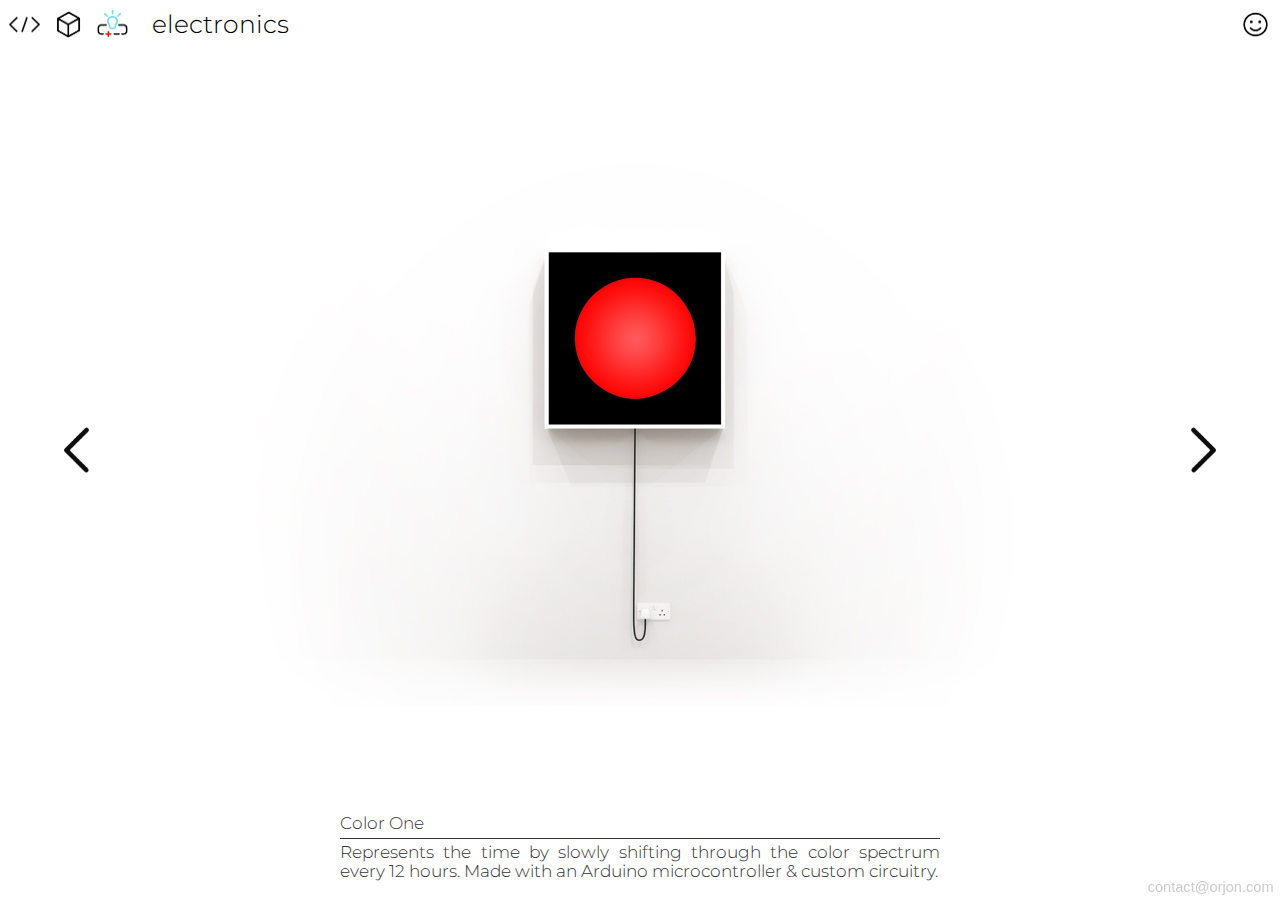
==== commit 546ec22d: "Nav color icons" ====
--- a/index.html
+++ b/index.html
@@ -5,7 +5,7 @@
     <meta content="width=device-width, initial-scale=1" name="viewport" />
     <script src="https://cdnjs.cloudflare.com/ajax/libs/jquery/3.1.1/jquery.min.js" charset="utf-8"></script>
     <script type='text/javascript' src='scripts/main.js'></script>
-    <title>orjon.com</title>
+    <title>orjon.com : Color One</title>
     <link rel='shortcut icon' type='image/x-icon' href='./images/favicon.ico' />
     <link rel="stylesheet" href="css/normalize.css">
     <link href='https://fonts.googleapis.com/css?family=Montserrat' rel='stylesheet'>
@@ -15,13 +15,13 @@
     <div id='screenContainer'>
       <nav>
         <div class='leftSide'>
-          <a href='./code.html'><img class='navIcon code' src='./images/nav/navCode.png'></a>
-          <a href='./design.html'><img class='navIcon design' src='./images/nav/navDesign.png'></a>
-          <a href='./electronics.html' class='current'><img class='navIcon electronics' src='./images/nav/navElectronics.png'></a>
+          <a href='../code.html'><img class='navIcon code' src='./images/nav/navCode.png' alt='Code'></a>
+          <a href='../design.html'><img class='navIcon design' src='./images/nav/navDesign.png' alt='Design & Visualisation'></a>
+          <a href='../electronics.html'><img class='navIcon electronics current' src='./images/nav/navElectronicsColor5.png' alt='Electronics'></a>
           <div class='navText'>electronics</div>
         </div>
         <div class='rightSide'>
-          <a href='./orjon.html'><img class='navIcon face' src='./images/nav/navFace.png'></a>
+          <a href='../orjon.html'><img class='navIcon face' src='./images/nav/navFace.png' alt='Me'></a>
         </div>
       </nav>
 
@@ -74,12 +74,6 @@
           </div>
         </section>
 
-        <!-- <section class='bottom'>
-          <div class='description'>
-            <div class='descriptionText'>Angle Desk</div>
-            <div class='descriptionTech'>Design, Visualisation, Technical Documentation : 3ds Max, V-Ray, Photoshop</div>
-          </div>
-        </section> -->
         <section class='bottom'>
           <div class='description'>
             <div class='descriptionHeader'>Color One</div>
--- a/css/style.css
+++ b/css/style.css
@@ -38,35 +38,6 @@
 
 .width100 {
   width: 100%; }
-
-.detailsBody {
-  display: flex;
-  flex-direction: column;
-  justify-content: center;
-  align-items: center; }
-
-.detailsBottom {
-  display: flex;
-  flex-direction: column;
-  justify-content: center;
-  align-items: center; }
-
-.top {
-  border: 0px solid green; }
-
-.explodeWrapper {
-  width: 940px;
-  height: 550px;
-  border: 0px solid cyan;
-  text-align: center;
-  position: relative; }
-  .explodeWrapper img {
-    border: 0px solild red;
-    position: absolute;
-    top: 0;
-    left: 0;
-    width: 100%;
-    height: 100%; }
 
 nav {
   display: flex;
@@ -89,11 +60,6 @@
     width: 29px;
     height: 29px;
     border-radius: 50%; }
-  nav .current {
-    background-color: black;
-    border: 2px solid black; }
-    nav .current img {
-      filter: invert(1); }
   nav .leftSide {
     display: flex;
     flex-direction: row;
@@ -113,7 +79,10 @@
     height: 23px;
     border: 0px solid orange; }
   nav .navText {
+    width: 100%;
     padding-left: 5px;
+    padding-right: 10px;
+    margin-right: 0px;
     vertical-align: center;
     font-size: 17px;
     border: 0px solid magenta; }
@@ -125,18 +94,15 @@
       height: 39px;
       border-radius: 50%;
       border: 2px solid rgba(0, 0, 0, 0); }
-      nav a:hover {
-        background-color: black;
-        border: 2px solid black; }
-        nav a:hover img {
-          filter: invert(1); }
     nav .navIcon {
       width: 35px;
       height: 29px;
       border: 0px solid orange; }
     nav .navText {
       padding-left: 15px;
-      font-size: 25px; } }
+      font-size: 25px; }
+    nav .aboutMe {
+      text-align: right; } }
 
 .navArrows .navArrow {
   height: 5vh;
@@ -290,7 +256,8 @@
     top: 50%;
     left: 50%;
     transform: translate(-50%, -50%);
-    cursor: pointer; }
+    cursor: pointer;
+    border: 0px solid lime; }
   .center .hidden {
     display: none; }
 
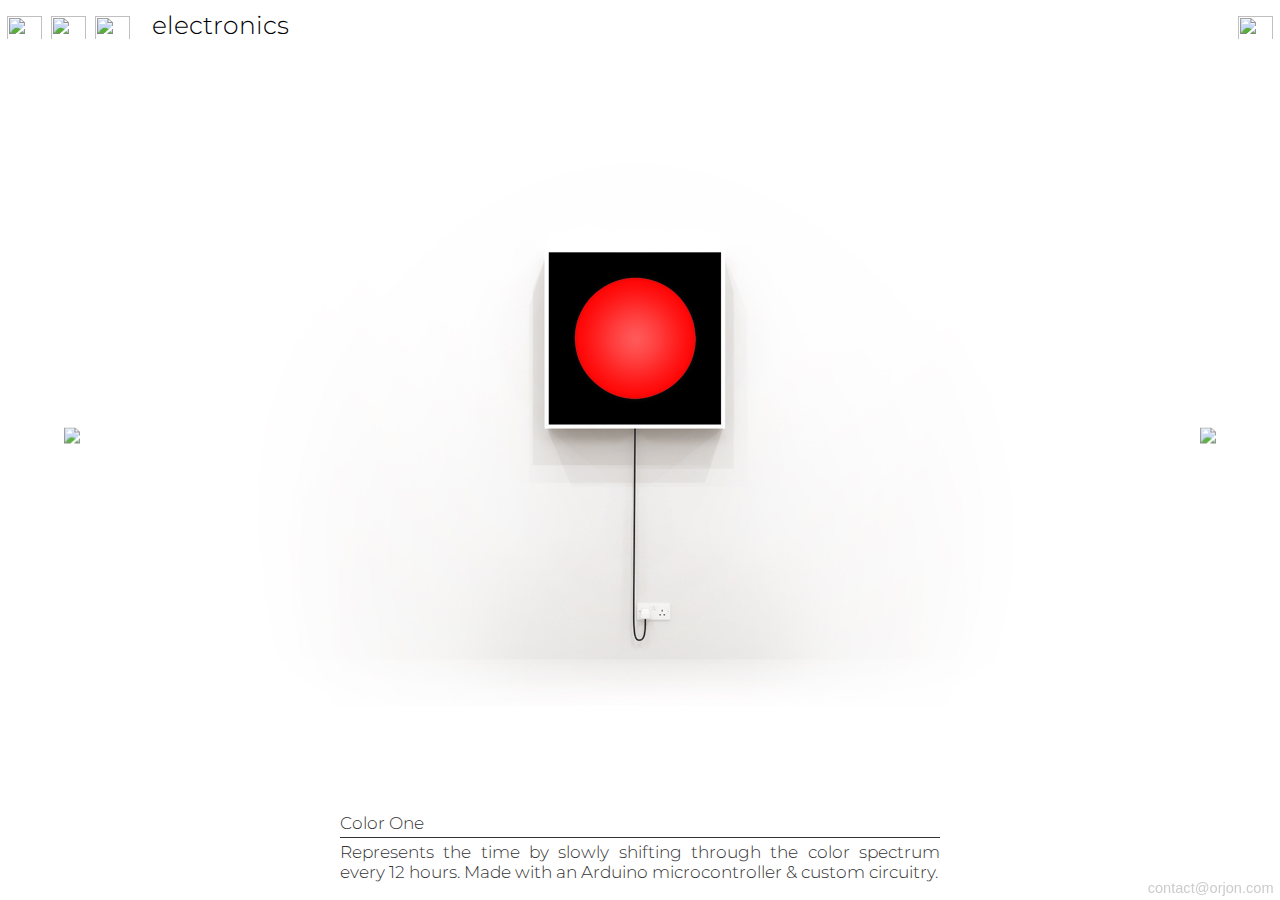
==== commit bdc81fc2: "Common nav source structure implemented" ====
--- a/index.html
+++ b/index.html
@@ -5,23 +5,25 @@
     <meta content="width=device-width, initial-scale=1" name="viewport" />
     <script src="https://cdnjs.cloudflare.com/ajax/libs/jquery/3.1.1/jquery.min.js" charset="utf-8"></script>
     <script type='text/javascript' src='scripts/main.js'></script>
+    <script type='text/javascript' src='http://www.orjon.com/scripts/nav.js'></script>
     <title>orjon.com : Color One</title>
     <link rel='shortcut icon' type='image/x-icon' href='./images/favicon.ico' />
-    <link rel="stylesheet" href="css/normalize.css">
+    <link rel="stylesheet" href="http://www.orjon.com/css/normalize.css">
     <link href='https://fonts.googleapis.com/css?family=Montserrat' rel='stylesheet'>
     <link rel='stylesheet' href='./css/style.css'>
   </head>
+  
   <body>
     <div id='screenContainer'>
       <nav>
         <div class='leftSide'>
-          <a href='../code.html'><img class='navIcon code' src='./images/nav/navCode.png' alt='Code'></a>
-          <a href='../design.html'><img class='navIcon design' src='./images/nav/navDesign.png' alt='Design & Visualisation'></a>
-          <a href='../electronics.html'><img class='navIcon electronics current' src='./images/nav/navElectronicsColor5.png' alt='Electronics'></a>
+          <a href='http://www.orjon.com/code.html'><img class='navIcon code' src= 'http://www.orjon.com/images/nav/navCodeOFF.png'></a>
+          <a href='http://www.orjon.com/design.html'><img class='navIcon design' src='http://www.orjon.com/images/nav/navDesignOFF.png'></a>
+          <a href='http://www.orjon.com/electronics.html'><img class='navIcon electronics current' src='http://www.orjon.com/images/nav/navElectronicsON.png'></a>
           <div class='navText'>electronics</div>
         </div>
         <div class='rightSide'>
-          <a href='../orjon.html'><img class='navIcon face' src='./images/nav/navFace.png' alt='Me'></a>
+          <a href='http://www.orjon.com/orjon.html'><img class='navIcon face' src='http://www.orjon.com/images/nav/navFaceOFF.png'></a>
         </div>
       </nav>
 
@@ -84,8 +86,8 @@
     </div>
 
     <div class='navArrows'>
-      <a href='http://www.orjon.com/colortwo/index.html'><img class='navArrow left' src='./images/nav/navArrowLeft.png'></a>
-      <a href='http://www.orjon.com/timeframe/index.html'><img class='navArrow right' src='./images/nav/navArrowRight.png'></a>
+      <a href='http://www.orjon.com/colortwo/index.html'><img class='navArrow left' src='http://www.orjon.com/images/nav/navArrowLeft.png'></a>
+      <a href='http://www.orjon.com/timeframe/index.html'><img class='navArrow right' src='http://www.orjon.com/images/nav/navArrowRight.png'></a>
     </div>
 
     <footer>
